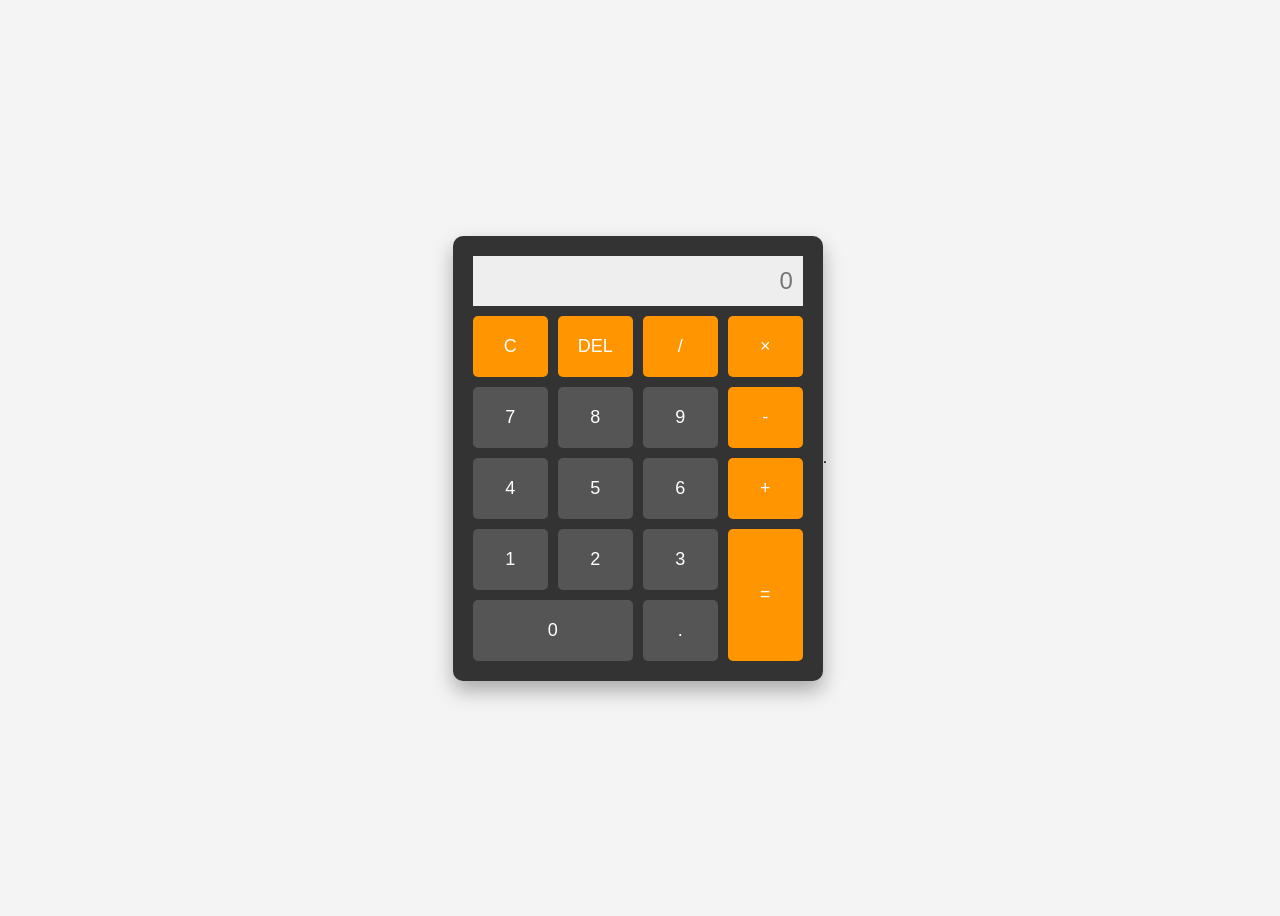
==== index.html @ 41b65b97 "Rename Calculator.html to index.html for GH Pages" ====
<!DOCTYPE html>
<html lang="en">
<head>
    <meta charset="UTF-8">
    <meta name="viewport" content="width=device-width, initial-scale=1.0">
    <title>Website Of Ethical Practices</title>
    <link rel="stylesheet" href="calculator.css">
</head>
<body>
    
    <div class="calculator">
        <input type="text" id="display" disabled placeholder="0">
        <div class="buttons">
            <button onclick="clearDisplay()" class="operator">C</button>
            <button onclick="deleteLast()" class="operator">DEL</button>
            <button onclick="appendToDisplay('/')" class="operator">/</button>
            <button onclick="appendToDisplay('*')" class="operator">×</button>
            
            <button onclick="appendToDisplay('7')">7</button>
            <button onclick="appendToDisplay('8')">8</button>
            <button onclick="appendToDisplay('9')">9</button>
            <button onclick="appendToDisplay('-')" class="operator">-</button>
            
            <button onclick="appendToDisplay('4')">4</button>
            <button onclick="appendToDisplay('5')">5</button>
            <button onclick="appendToDisplay('6')">6</button>
            <button onclick="appendToDisplay('+')" class="operator">+</button>
            
            <button onclick="appendToDisplay('1')">1</button>
            <button onclick="appendToDisplay('2')">2</button>
            <button onclick="appendToDisplay('3')">3</button>
            <button onclick="calculate()" class="equal">=</button>
            
            <button onclick="appendToDisplay('0')" class="zero">0</button>
            <button onclick="appendToDisplay('.')">.</button>
        </div>
    </div>
    <script src="calculator.js"></script>
    .
</body>
</html>
---- calculator.css ----
body {
    display: flex;
    justify-content: center;
    align-items: center;
    height: 100vh;
    background-color: #f4f4f4;
    font-family: sans-serif;
}
.calculator {
    background-color: #333;
    padding: 20px;
    border-radius: 10px;
    box-shadow: 0 10px 20px rgba(0,0,0,0.3);
}
#display {
    width: 100%;
    height: 50px;
    font-size: 24px;
    text-align: right;
    margin-bottom: 10px;
    padding: 10px;
    box-sizing: border-box;
    border: none;
    background: #eee;
}
.buttons {
    display: grid;
    grid-template-columns: repeat(4, 1fr);
    gap: 10px;
}
button {
    padding: 20px;
    font-size: 18px;
    border: none;
    border-radius: 5px;
    cursor: pointer;
    background-color: #555;
    color: white;
}
button:hover { background-color: #777; }
.operator { background-color: #ff9500; }
.equal { background-color: #ff9500; grid-row: span 2; }
.zero { grid-column: span 2; }
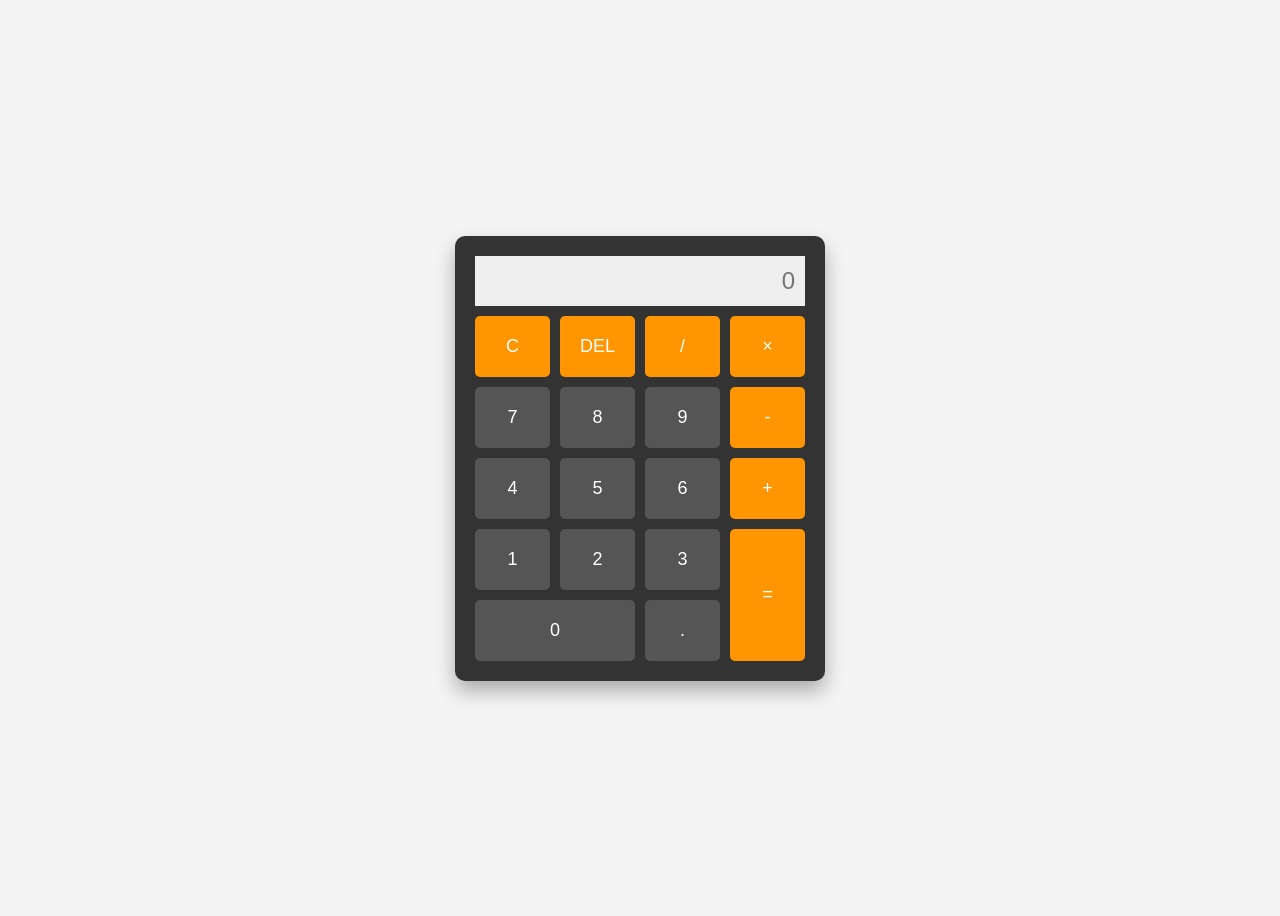
==== commit 37d2e00e: "Fix HTML structure and add calculator buttons" ====
--- a/index.html
+++ b/index.html
@@ -3,39 +3,46 @@
 <head>
     <meta charset="UTF-8">
     <meta name="viewport" content="width=device-width, initial-scale=1.0">
-    <title>Website Of Ethical Practices</title>
+    <title>I-Ready.com</title>
     <link rel="stylesheet" href="calculator.css">
 </head>
 <body>
     
     <div class="calculator">
+        <!-- 'disabled' prevents users from typing directly, 'id' links to JS -->
         <input type="text" id="display" disabled placeholder="0">
+        
         <div class="buttons">
+            <!-- Functional Buttons -->
             <button onclick="clearDisplay()" class="operator">C</button>
             <button onclick="deleteLast()" class="operator">DEL</button>
             <button onclick="appendToDisplay('/')" class="operator">/</button>
             <button onclick="appendToDisplay('*')" class="operator">×</button>
             
+            <!-- Number Row 1 -->
             <button onclick="appendToDisplay('7')">7</button>
             <button onclick="appendToDisplay('8')">8</button>
             <button onclick="appendToDisplay('9')">9</button>
             <button onclick="appendToDisplay('-')" class="operator">-</button>
             
+            <!-- Number Row 2 -->
             <button onclick="appendToDisplay('4')">4</button>
             <button onclick="appendToDisplay('5')">5</button>
             <button onclick="appendToDisplay('6')">6</button>
             <button onclick="appendToDisplay('+')" class="operator">+</button>
             
+            <!-- Number Row 3 & Equals -->
             <button onclick="appendToDisplay('1')">1</button>
             <button onclick="appendToDisplay('2')">2</button>
             <button onclick="appendToDisplay('3')">3</button>
             <button onclick="calculate()" class="equal">=</button>
             
+            <!-- Bottom Row -->
             <button onclick="appendToDisplay('0')" class="zero">0</button>
             <button onclick="appendToDisplay('.')">.</button>
         </div>
     </div>
+
     <script src="calculator.js"></script>
-    .
 </body>
-</html>+</html>
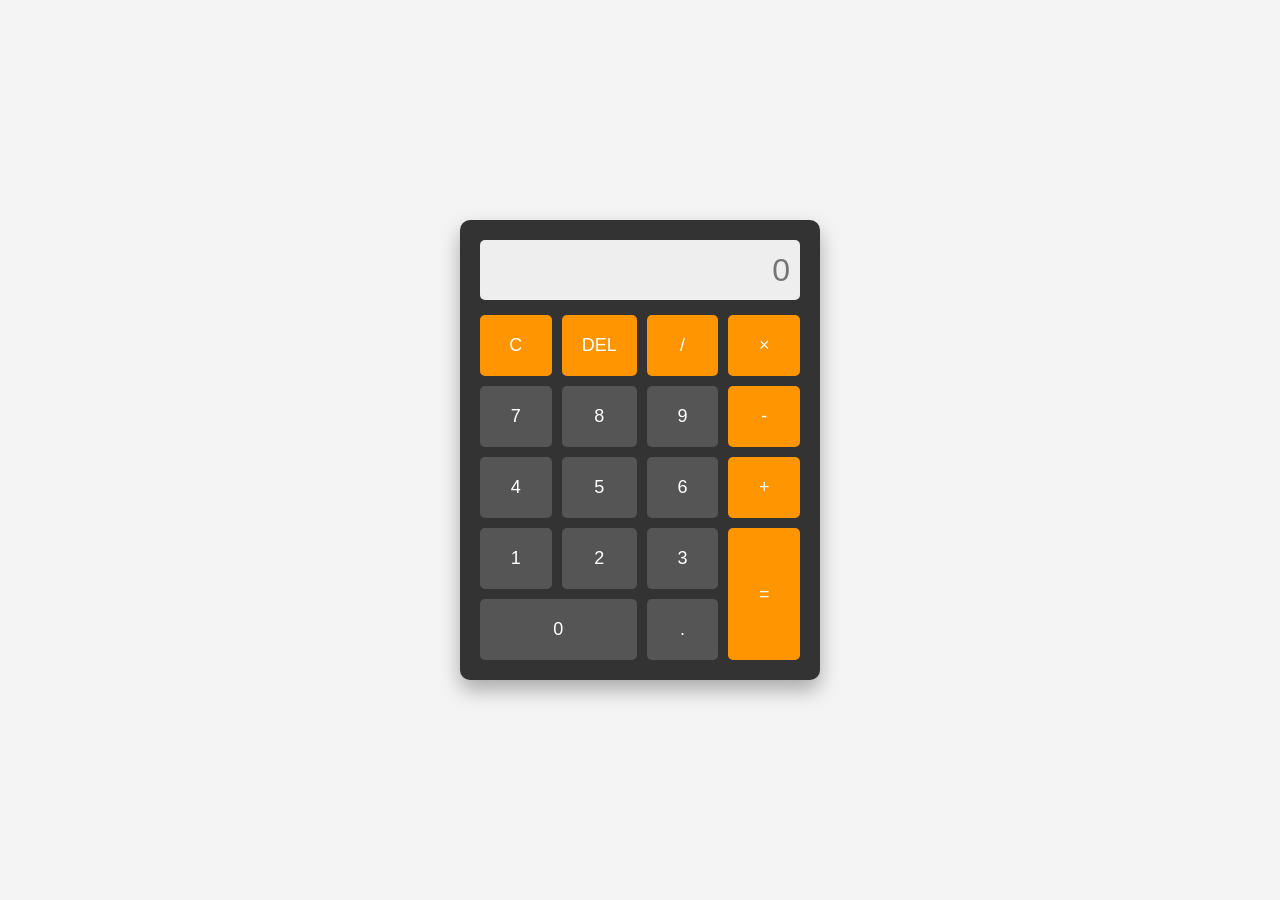
==== commit 12754014: "Implement calculator styles and functionality Added inline styles and JavaScript functions for calcu" ====
--- a/index.html
+++ b/index.html
@@ -4,45 +4,115 @@
     <meta charset="UTF-8">
     <meta name="viewport" content="width=device-width, initial-scale=1.0">
     <title>I-Ready.com</title>
-    <link rel="stylesheet" href="calculator.css">
+    <style>
+        body {
+            display: flex;
+            justify-content: center;
+            align-items: center;
+            height: 100vh;
+            margin: 0;
+            background-color: #f4f4f4;
+            font-family: sans-serif;
+        }
+        .calculator {
+            background-color: #333;
+            padding: 20px;
+            border-radius: 10px;
+            box-shadow: 0 10px 20px rgba(0,0,0,0.3);
+            width: 320px;
+        }
+        #display {
+            width: 100%;
+            height: 60px;
+            font-size: 32px;
+            text-align: right;
+            margin-bottom: 15px;
+            padding: 10px;
+            box-sizing: border-box;
+            border: none;
+            border-radius: 5px;
+            background: #eee;
+            color: #333;
+        }
+        .buttons {
+            display: grid;
+            grid-template-columns: repeat(4, 1fr);
+            gap: 10px;
+        }
+        button {
+            padding: 20px;
+            font-size: 18px;
+            border: none;
+            border-radius: 5px;
+            cursor: pointer;
+            background-color: #555;
+            color: white;
+            transition: background 0.2s, transform 0.1s;
+        }
+        button:hover { background-color: #777; }
+        button:active { transform: scale(0.95); }
+        .operator { background-color: #ff9500; }
+        .operator:hover { background-color: #e68600; }
+        .equal { 
+            background-color: #ff9500; 
+            grid-row: span 2; 
+        }
+        .zero { grid-column: span 2; }
+    </style>
 </head>
 <body>
-    
     <div class="calculator">
-        <!-- 'disabled' prevents users from typing directly, 'id' links to JS -->
         <input type="text" id="display" disabled placeholder="0">
-        
         <div class="buttons">
-            <!-- Functional Buttons -->
             <button onclick="clearDisplay()" class="operator">C</button>
             <button onclick="deleteLast()" class="operator">DEL</button>
             <button onclick="appendToDisplay('/')" class="operator">/</button>
             <button onclick="appendToDisplay('*')" class="operator">×</button>
-            
-            <!-- Number Row 1 -->
             <button onclick="appendToDisplay('7')">7</button>
             <button onclick="appendToDisplay('8')">8</button>
             <button onclick="appendToDisplay('9')">9</button>
             <button onclick="appendToDisplay('-')" class="operator">-</button>
-            
-            <!-- Number Row 2 -->
             <button onclick="appendToDisplay('4')">4</button>
             <button onclick="appendToDisplay('5')">5</button>
             <button onclick="appendToDisplay('6')">6</button>
             <button onclick="appendToDisplay('+')" class="operator">+</button>
-            
-            <!-- Number Row 3 & Equals -->
             <button onclick="appendToDisplay('1')">1</button>
             <button onclick="appendToDisplay('2')">2</button>
             <button onclick="appendToDisplay('3')">3</button>
             <button onclick="calculate()" class="equal">=</button>
-            
-            <!-- Bottom Row -->
             <button onclick="appendToDisplay('0')" class="zero">0</button>
             <button onclick="appendToDisplay('.')">.</button>
         </div>
     </div>
-
-    <script src="calculator.js"></script>
+    <script>
+        const display = document.getElementById("display");
+        function appendToDisplay(input) {
+            display.value += input;
+        }
+        function clearDisplay() {
+            display.value = "";
+        }
+        function deleteLast() {
+            display.value = display.value.slice(0, -1);
+        }
+        function calculate() {
+            try {
+                if (display.value === "") return;
+                let result = eval(display.value);
+                if (result === Infinity || result === -Infinity) {
+                    display.value = "DIDDY"; 
+                    setTimeout(() => {
+                        window.alert("WHAT IS DIDDY BLUD DOING ON MY CALCULATOR!!??");
+                        clearDisplay();
+                    }, 10); 
+                } else {
+                    display.value = result;
+                }
+            } catch (error) {
+                display.value = "Error";
+                window.alert("Alexander Sanders the king of math and programming formulas does not approve of this mathematical incompetence and a transgression to the power of the homemade calculator and does not behave kindly to those who mock the power of the homemade calculator. Use this ability appropriately, All hail Alexander Sanders - Alexander Sanders");
+            }
+        }
+    </script>
 </body>
 </html>
